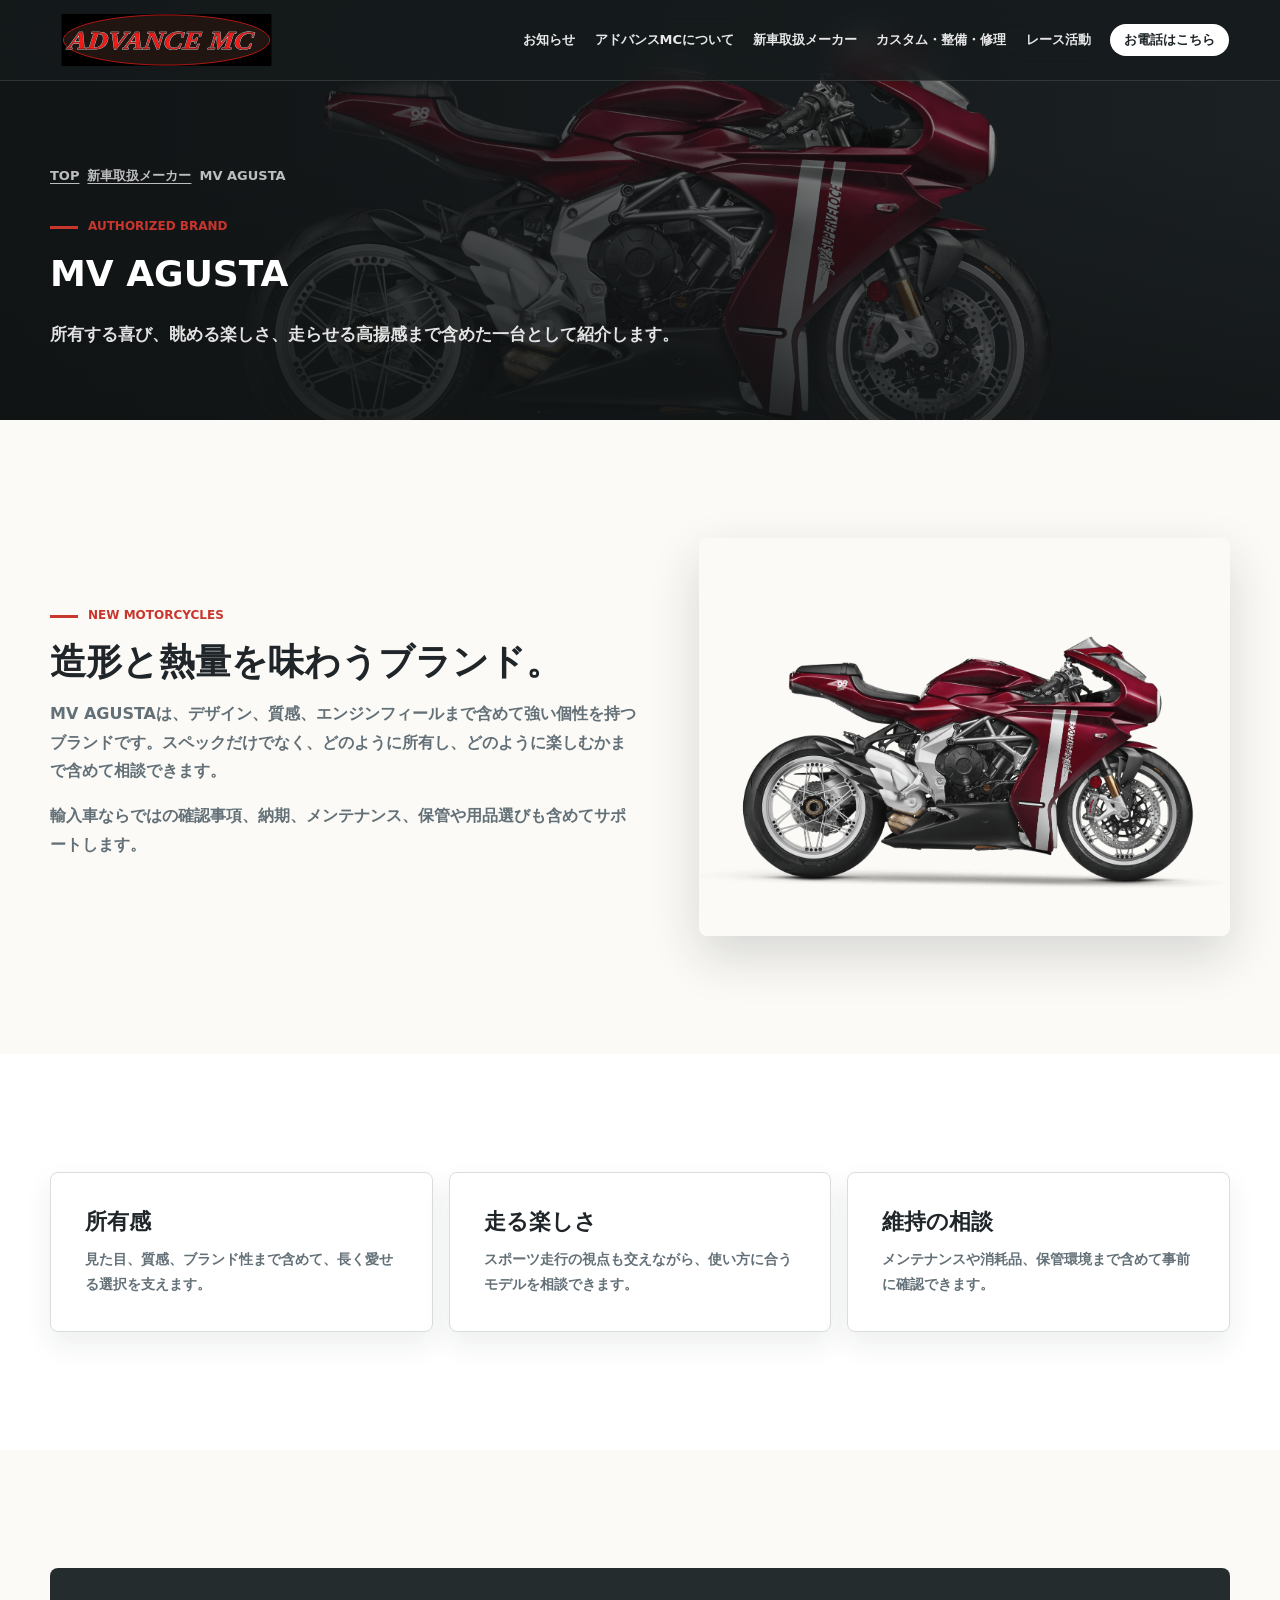
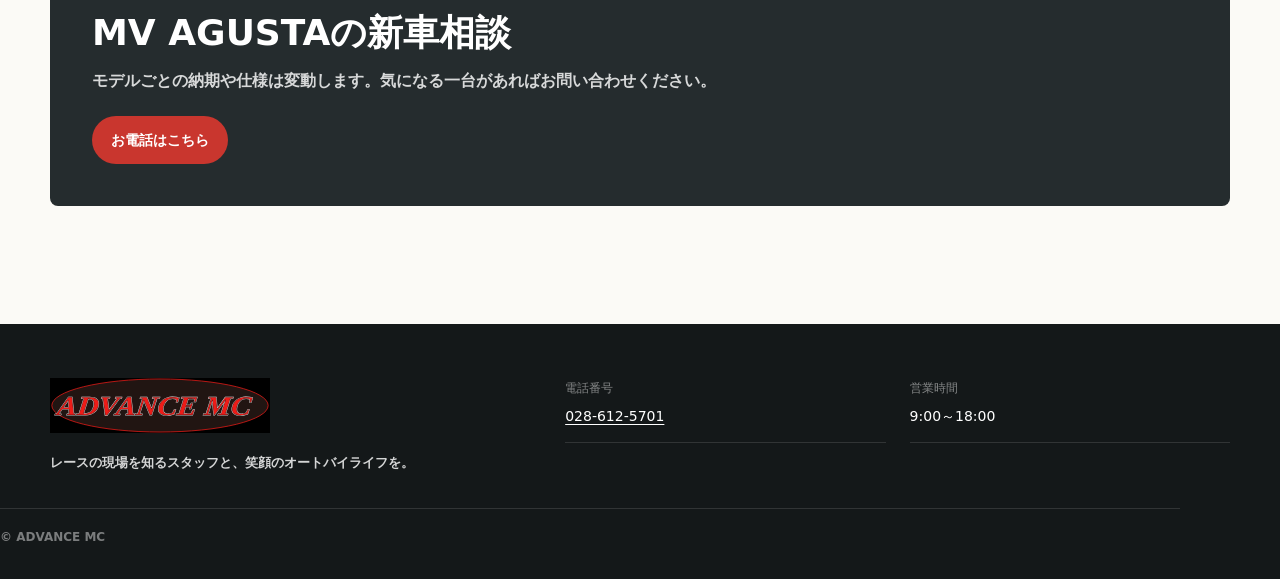
==== mv-agusta.html @ b21407f5 "Add lower page mockups" ====
<!doctype html>
<html lang="ja">
<head>
  <meta charset="utf-8">
  <meta name="viewport" content="width=device-width, initial-scale=1">
  <title>MV AGUSTA 新車取扱い | アドバンスMC</title>
  <meta name="description" content="アドバンスMCのMV AGUSTA新車取扱い紹介。造形、所有感、走る高揚感を含めて相談できます。">
  <link rel="icon" href="data:image/svg+xml,%3Csvg xmlns='http://www.w3.org/2000/svg' viewBox='0 0 64 64'%3E%3Ccircle cx='32' cy='32' r='30' fill='%23c9362e'/%3E%3Ctext x='32' y='38' text-anchor='middle' font-family='Arial,sans-serif' font-size='18' font-weight='700' fill='white'%3EMC%3C/text%3E%3C/svg%3E">
  <link rel="stylesheet" href="assets/site.css">
</head>
<body>
  <header class="site-header"><a class="brand" href="index.html" aria-label="アドバンスMC トップへ"><img class="brand-logo" src="assets/advance-mc-logo.svg" alt="ADVANCE MC"></a><button class="menu-toggle" type="button" aria-expanded="false" aria-controls="site-nav" aria-label="メニューを開く"><span></span><span></span><span></span></button><nav class="nav" id="site-nav" aria-label="主要ナビゲーション"><a href="info.html">お知らせ</a><a href="about.html">アドバンスMCについて</a><a href="index.html#makers">新車取扱メーカー</a><a href="service.html">カスタム・整備・修理</a><a href="race.html">レース活動</a><a class="tel" href="tel:0286125701">お電話はこちら</a></nav></header>
  <main>
    <section class="page-hero"><img src="assets/maker-mv-agusta.png" alt="MV AGUSTA Superveloce"><div class="wrap"><div class="breadcrumb"><a href="index.html">TOP</a><a href="index.html#makers">新車取扱メーカー</a><span>MV AGUSTA</span></div><span class="section-label">AUTHORIZED BRAND</span><h1>MV AGUSTA</h1><p>所有する喜び、眺める楽しさ、走らせる高揚感まで含めた一台として紹介します。</p></div></section>
    <section class="page-section"><div class="wrap maker-detail"><div class="maker-detail-copy"><span class="section-label">NEW MOTORCYCLES</span><h2>造形と熱量を味わうブランド。</h2><p>MV AGUSTAは、デザイン、質感、エンジンフィールまで含めて強い個性を持つブランドです。スペックだけでなく、どのように所有し、どのように楽しむかまで含めて相談できます。</p><p>輸入車ならではの確認事項、納期、メンテナンス、保管や用品選びも含めてサポートします。</p></div><div class="feature-image"><img src="assets/maker-mv-agusta.png" alt="MV AGUSTAの新車イメージ"></div></div></section>
    <section class="page-section is-white"><div class="wrap card-grid"><article class="plain-card"><h3>所有感</h3><p>見た目、質感、ブランド性まで含めて、長く愛せる選択を支えます。</p></article><article class="plain-card"><h3>走る楽しさ</h3><p>スポーツ走行の視点も交えながら、使い方に合うモデルを相談できます。</p></article><article class="plain-card"><h3>維持の相談</h3><p>メンテナンスや消耗品、保管環境まで含めて事前に確認できます。</p></article></div></section>
    <section class="page-section"><div class="wrap cta-band"><h2>MV AGUSTAの新車相談</h2><p>モデルごとの納期や仕様は変動します。気になる一台があればお問い合わせください。</p><a class="button" href="tel:0286125701">お電話はこちら</a></div></section>
  </main>
  <footer class="site-footer"><div class="wrap footer-inner"><div><img class="footer-logo" src="assets/advance-mc-logo.svg" alt="ADVANCE MC"><p class="footer-copy">レースの現場を知るスタッフと、笑顔のオートバイライフを。</p></div><dl class="footer-info"><div><dt>電話番号</dt><dd><a href="tel:0286125701">028-612-5701</a></dd></div><div><dt>営業時間</dt><dd>9:00～18:00</dd></div></dl></div><p class="wrap copyright">© ADVANCE MC</p></footer>
  <script src="assets/site.js"></script>
</body>
</html>
---- assets/site.css ----
:root {
  --ink: #1f2528;
  --muted: #637077;
  --line: #d9dedc;
  --paper: #fbfaf6;
  --white: #fff;
  --red: #c9362e;
  --red-dark: #8f211c;
  --green: #2f6f65;
  --yellow: #e7b84b;
  --blue: #2e5e8c;
  --shadow: 0 20px 50px rgba(26, 34, 37, .16);
  --radius: 8px;
  font-family: "Hiragino Sans", "Yu Gothic", "YuGothic", "Noto Sans JP", system-ui, sans-serif;
  color: var(--ink);
  background: var(--paper);
}

* {
  box-sizing: border-box;
}

body {
  margin: 0;
  color: var(--ink);
  background: var(--paper);
  line-height: 1.8;
}

img {
  display: block;
  width: 100%;
  height: auto;
}

a {
  color: inherit;
  text-decoration: none;
}

a[target="_blank"]::after,
.used-bikes-link::after {
  content: "↗";
  margin-left: .38em;
  font-size: .88em;
  line-height: 1;
}

a.used-bikes-panel[target="_blank"]::after,
.footer-social a::after {
  content: none;
}

.site-header {
  position: fixed;
  z-index: 20;
  top: 0;
  left: 0;
  right: 0;
  display: flex;
  align-items: center;
  justify-content: space-between;
  gap: 28px;
  min-height: 72px;
  padding: 14px clamp(18px, 4vw, 54px);
  color: var(--white);
  background: rgba(22, 27, 28, .72);
  backdrop-filter: blur(14px);
  border-bottom: 1px solid rgba(255, 255, 255, .12);
}

.brand {
  display: flex;
  align-items: center;
  font-weight: 800;
  letter-spacing: 0;
  white-space: nowrap;
}

.brand-logo {
  width: clamp(172px, 18vw, 260px);
  height: auto;
  max-height: 52px;
  object-fit: contain;
}

.menu-toggle {
  display: none;
  position: relative;
  width: 44px;
  height: 44px;
  padding: 0;
  color: var(--white);
  background: rgba(255, 255, 255, .12);
  border: 1px solid rgba(255, 255, 255, .24);
  border-radius: 50%;
}

.menu-toggle span {
  position: absolute;
  left: 12px;
  width: 18px;
  height: 2px;
  background: currentColor;
  border-radius: 999px;
  transition: transform .24s ease, opacity .2s ease, top .24s ease;
}

.menu-toggle span:nth-child(1) {
  top: 14px;
}

.menu-toggle span:nth-child(2) {
  top: 21px;
}

.menu-toggle span:nth-child(3) {
  top: 28px;
}

.nav {
  display: flex;
  align-items: center;
  justify-content: flex-end;
  gap: clamp(10px, 1.5vw, 24px);
  font-size: 13px;
  font-weight: 700;
  color: rgba(255, 255, 255, .9);
}

.nav .tel {
  padding: 8px 14px;
  color: var(--ink);
  background: var(--white);
  border-radius: 999px;
  line-height: 1.2;
}

.hero {
  position: relative;
  min-height: 92vh;
  display: grid;
  align-items: end;
  overflow: hidden;
  color: var(--white);
  background: #1b2022;
}

.hero::before {
  content: "";
  position: absolute;
  inset: 0;
  background:
    linear-gradient(90deg, rgba(15, 18, 19, .88) 0%, rgba(15, 18, 19, .58) 46%, rgba(15, 18, 19, .22) 100%),
    linear-gradient(0deg, rgba(15, 18, 19, .84) 0%, rgba(15, 18, 19, .04) 42%);
  z-index: 1;
}

.hero-slideshow {
  position: absolute;
  inset: 0;
}

.hero-slide {
  position: absolute;
  inset: 0;
  width: 100%;
  height: 100%;
  object-fit: cover;
  object-position: center 34%;
  filter: saturate(.96) contrast(1.03);
  opacity: 0;
  transform: scale(1.02);
  transition: opacity 1.2s ease, transform 7s ease;
}

.hero-slide:nth-child(2) {
  object-position: center 25%;
}

.hero-slide:nth-child(3) {
  object-position: center center;
}

.hero-slide:nth-child(4) {
  object-position: center center;
}

.hero-slide:nth-child(5) {
  object-position: center center;
}

.hero-slide.is-active {
  opacity: 1;
  transform: scale(1.05);
}

.hero-inner {
  position: relative;
  z-index: 2;
  width: min(1180px, calc(100% - 36px));
  margin: 0 auto;
  padding: 124px 0 88px;
}

h1 {
  max-width: 820px;
  margin: 0;
  font-size: 36px;
  line-height: 1.32;
  letter-spacing: 0;
  font-weight: 900;
}

.keep {
  white-space: nowrap;
}

.hero-lead {
  max-width: 690px;
  margin: 26px 0 0;
  color: rgba(255, 255, 255, .9);
  font-size: clamp(16px, 2vw, 20px);
  font-weight: 600;
}

.button {
  display: inline-flex;
  align-items: center;
  justify-content: center;
  min-height: 48px;
  padding: 12px 18px;
  border-radius: 999px;
  border: 1px solid transparent;
  font-size: 14px;
  font-weight: 800;
  line-height: 1.3;
}

.button-primary {
  color: var(--white);
  background: var(--red);
  box-shadow: 0 12px 28px rgba(159, 38, 31, .35);
}

.button-secondary {
  color: var(--white);
  border-color: rgba(255, 255, 255, .55);
  background: rgba(255, 255, 255, .08);
}

.partnership-link {
  position: relative;
  z-index: 4;
  display: grid;
  grid-template-columns: repeat(auto-fit, minmax(230px, 1fr));
  gap: 16px;
  width: 100%;
  margin: 0;
  padding: 44px max(18px, calc((100% - 1180px) / 2)) 54px;
  background: #252c2e;
}

.partnership-head {
  grid-column: 1 / -1;
  display: grid;
  gap: 10px;
  margin-bottom: 10px;
  color: var(--white);
}

.partnership-head span {
  display: inline-flex;
  align-items: center;
  gap: 10px;
  color: var(--yellow);
  font-size: 12px;
  font-weight: 900;
  letter-spacing: .08em;
}

.partnership-head span::before {
  content: "";
  width: 28px;
  height: 3px;
  background: currentColor;
}

.partnership-head h2 {
  margin: 0;
  color: var(--white);
}

.partnership-item {
  display: contents;
}

.partnership-card {
  position: relative;
  overflow: hidden;
  display: grid;
  grid-template-columns: minmax(0, 1fr) auto;
  gap: 18px;
  align-items: center;
  padding: 22px;
  color: var(--white);
  background: #1f2528 center / cover no-repeat;
  border-radius: var(--radius);
  box-shadow: var(--shadow);
  border: 0;
  text-align: left;
  cursor: pointer;
  transition: transform .25s ease, box-shadow .25s ease;
}

.partnership-card::before {
  position: absolute;
  z-index: 0;
  inset: 0;
  content: "";
  background: rgba(31, 37, 40, .68);
}

.partnership-card:hover {
  transform: translateY(-2px);
}

.partnership-card > * {
  position: relative;
  z-index: 1;
}

.partnership-card.is-sunstar {
  background-image: url("kunimi-sunstar-banner.jpg");
  background-position: center;
}

.partnership-card.is-lubird {
  background-image: url("lubird-engine-oil-banner.jpg");
  background-position: right center;
}

.partnership-card.is-dunlop {
  background-image: url("dunlop-tire-banner.jpg");
  background-position: right center;
}

.partnership-card.is-ogk {
  background-image: url("ogk-kabuto-slide.jpg");
  background-position: center;
}

.partnership-card.is-ek {
  background-image: url("ek-logo.jpg");
  background-position: center;
}

.partnership-card span {
  display: inline-flex;
  margin-bottom: 8px;
  color: var(--yellow);
  font-size: 12px;
  font-weight: 900;
}

.partnership-card strong {
  display: block;
  margin-bottom: 4px;
  font-size: 18px;
  line-height: 1.35;
}

.partnership-card .partnership-arrow {
  display: grid;
  place-items: center;
  width: 48px;
  height: 48px;
  margin-bottom: 0;
  color: var(--ink);
  background: var(--white);
  border-radius: 50%;
  font-size: 22px;
  font-weight: 900;
  line-height: 1;
  transition: transform .28s ease;
}

.partnership-card[aria-expanded="true"] .partnership-arrow {
  transform: rotate(90deg);
}

.partnership-detail {
  grid-column: 1 / -1;
  overflow: hidden;
  display: grid;
  grid-template-columns: minmax(260px, .46fr) minmax(0, 1fr);
  align-items: stretch;
  max-height: 0;
  opacity: 0;
  transform: translateY(-8px);
  color: var(--ink);
  background: var(--white);
  border-radius: var(--radius);
  box-shadow: 0 12px 28px rgba(0, 0, 0, .16);
  transition:
    max-height .36s ease,
    opacity .26s ease,
    transform .36s ease;
  will-change: max-height, opacity, transform;
}

.partnership-detail.is-open {
  opacity: 1;
  transform: translateY(0);
}

.partnership-detail[hidden] {
  display: none;
}

.partnership-detail img {
  height: 100%;
  min-height: 280px;
  object-fit: cover;
}

.partnership-detail-body {
  display: grid;
  gap: 12px;
  align-content: center;
  padding: clamp(24px, 4vw, 44px);
}

.partnership-detail-body h3 {
  margin-bottom: 0;
  font-size: clamp(20px, 2.4vw, 30px);
  line-height: 1.35;
}

.partnership-detail-body p {
  margin: 0;
  color: var(--muted);
  font-size: 14px;
  font-weight: 700;
  line-height: 1.9;
}

.partnership-detail-link {
  width: fit-content;
  margin-top: 6px;
  color: var(--white);
  background: var(--red);
}

main {
  overflow: hidden;
}

section {
  padding: clamp(72px, 10vw, 118px) 0;
}

.wrap {
  width: min(1180px, calc(100% - 36px));
  margin: 0 auto;
}

.section-head {
  display: grid;
  grid-template-columns: minmax(0, .95fr) minmax(280px, .75fr);
  gap: clamp(28px, 6vw, 74px);
  align-items: end;
  margin-bottom: 42px;
}

.section-label {
  display: inline-flex;
  align-items: center;
  gap: 10px;
  margin-bottom: 12px;
  color: var(--red);
  font-size: 12px;
  font-weight: 900;
}

.section-label::before {
  content: "";
  width: 28px;
  height: 3px;
  background: currentColor;
}

h2 {
  margin: 0;
  font-size: 36px;
  line-height: 1.25;
  letter-spacing: 0;
}

.section-copy {
  margin: 0;
  color: var(--muted);
  font-size: 15px;
  font-weight: 600;
}

.story {
  background: var(--paper);
}

.news {
  background: var(--white);
}

.news-head {
  align-items: start;
}

.news-list {
  display: grid;
  grid-template-columns: repeat(3, minmax(0, 1fr));
  gap: 14px;
}

.news-card {
  display: grid;
  align-content: start;
  gap: 10px;
  min-height: 230px;
  padding: 22px;
  background: var(--paper);
  border: 1px solid var(--line);
  border-radius: var(--radius);
  box-shadow: 0 12px 28px rgba(26, 34, 37, .08);
}

.news-card time {
  color: var(--red-dark);
  font-size: 13px;
  font-weight: 900;
}

.news-card h3 {
  margin-bottom: 0;
}

.news-card h3 a {
  text-decoration: underline;
  text-decoration-color: transparent;
  text-underline-offset: 4px;
  transition: color .2s ease, text-decoration-color .2s ease;
}

.news-card h3 a:hover {
  color: var(--red-dark);
  text-decoration-color: currentColor;
}

.news-card p {
  margin: 0;
  color: var(--muted);
  font-size: 14px;
  font-weight: 600;
}

.news-link {
  margin-top: 24px;
  color: var(--white);
  background: var(--red);
}

.story-grid {
  display: grid;
  grid-template-columns: minmax(0, .82fr) minmax(0, 1.18fr);
  gap: clamp(26px, 5vw, 62px);
  align-items: center;
}

.photo-stack {
  min-height: 460px;
}

.photo {
  position: relative;
  overflow: hidden;
  margin: 0;
  height: 100%;
  border-radius: var(--radius);
  background: #d7d5ce;
  box-shadow: 0 16px 36px rgba(26, 34, 37, .12);
}

.photo img {
  position: absolute;
  inset: 0;
  display: block;
  width: 100%;
  height: 100%;
  object-fit: cover;
}

.photo-large {
  min-height: 460px;
}

.story-body {
  padding-left: clamp(0px, 3vw, 22px);
}

.story-body p {
  margin: 0 0 18px;
  font-weight: 600;
}

.story-link {
  margin-top: 8px;
  color: var(--white);
  background: var(--red);
}

h3 {
  margin: 0 0 14px;
  font-size: 22px;
  line-height: 1.35;
  letter-spacing: 0;
}

.staff-card p,
.staff-card ul,
.maker-card p {
  margin: 0;
  color: var(--muted);
  font-size: 14px;
  font-weight: 600;
}

.staff {
  background: var(--white);
}

.staff-grid {
  display: grid;
  grid-template-columns: repeat(3, minmax(0, 1fr));
  gap: 18px;
}

.staff-card {
  overflow: hidden;
  border-radius: var(--radius);
  background: #f4f2eb;
  border: 1px solid var(--line);
}

.staff-photo {
  aspect-ratio: 4 / 3;
  background: #d6d2ca;
}

.staff-photo img {
  width: 100%;
  height: 100%;
  object-fit: cover;
  object-position: center;
}

.staff-profile {
  padding: 24px;
}

.staff-card ul {
  padding-left: 1.2em;
}

.staff-role {
  display: inline-flex;
  margin-bottom: 10px;
  padding: 4px 9px;
  color: var(--white);
  background: var(--red);
  border-radius: 999px;
  font-size: 12px;
  font-weight: 900;
}

.used-bikes {
  background: var(--paper);
}

.used-bikes-layout {
  display: grid;
  grid-template-columns: minmax(0, .78fr) minmax(320px, 1fr);
  gap: clamp(26px, 5vw, 62px);
  align-items: stretch;
}

.used-bikes-layout > div {
  align-self: center;
}

.used-bikes-layout p {
  margin: 18px 0 0;
  color: var(--muted);
  font-weight: 700;
}

.used-bikes-panel {
  position: relative;
  overflow: hidden;
  display: grid;
  align-content: end;
  min-height: 310px;
  padding: clamp(24px, 4vw, 38px);
  color: var(--white);
  background: #1f2528 url("used-bike-stock.jpg") center / cover no-repeat;
  border-radius: var(--radius);
  box-shadow: var(--shadow);
}

.used-bikes-panel::before {
  position: absolute;
  z-index: 0;
  inset: 0;
  content: "";
  background: rgba(31, 37, 40, .62);
}

.used-bikes-panel > * {
  position: relative;
  z-index: 1;
}

.used-bikes-panel > span:not(.button) {
  margin-bottom: 12px;
  color: var(--yellow);
  font-size: 12px;
  font-weight: 900;
}

.used-bikes-panel strong {
  display: block;
  max-width: 560px;
  font-size: 36px;
  line-height: 1.18;
  font-weight: 900;
}

.used-bikes-panel p {
  max-width: 610px;
  margin: 18px 0 0;
  color: rgba(255, 255, 255, .84);
  font-size: 15px;
  font-weight: 700;
}

.used-bikes-link {
  width: fit-content;
  margin-top: 22px;
  color: var(--white);
  background: var(--red);
}

.makers {
  padding-bottom: 34px;
  background: var(--paper);
  color: var(--ink);
}

.makers .section-copy {
  color: var(--muted);
}

.maker-grid {
  display: grid;
  grid-template-columns: repeat(3, minmax(0, 1fr));
  gap: 14px;
}

.maker-card {
  min-height: 250px;
  overflow: hidden;
  background: var(--white);
  border: 1px solid var(--line);
  border-radius: var(--radius);
  box-shadow: 0 12px 28px rgba(26, 34, 37, .08);
}

.maker-card img {
  height: 136px;
  object-fit: cover;
}

.maker-card div {
  padding: 18px;
}

.maker-card p {
  color: var(--muted);
}

.maker-link {
  margin-top: 14px;
  color: var(--white);
  background: var(--red);
}

.maker-tag {
  display: block;
  margin-bottom: 12px;
  padding-bottom: 10px;
  color: var(--red-dark);
  border-bottom: 1px solid var(--line);
  font-size: 14px;
  font-weight: 900;
}

.parts {
  background: var(--paper);
}

.customization-head {
  margin-bottom: 30px;
}

.custom-link-panel {
  position: relative;
  overflow: hidden;
  display: block;
  min-height: 360px;
  color: var(--white);
  border-radius: var(--radius);
  box-shadow: var(--shadow);
}

.custom-link-panel img {
  position: absolute;
  inset: 0;
  width: 100%;
  height: 100%;
  object-fit: cover;
  object-position: center 54%;
}

.custom-link-panel::after {
  position: absolute;
  inset: 0;
  content: "";
  background: rgba(31, 37, 40, .64);
}

.custom-link-content {
  position: relative;
  z-index: 1;
  display: grid;
  align-content: end;
  max-width: 520px;
  min-height: 360px;
  padding: clamp(26px, 5vw, 48px);
}

.custom-link-content strong {
  display: block;
  font-size: 36px;
  line-height: 1.25;
}

.custom-link-content p {
  margin: 18px 0 0;
  color: rgba(255, 255, 255, .84);
  font-size: 15px;
  font-weight: 700;
  line-height: 1.9;
}

.custom-link-button {
  margin-top: 20px;
  color: var(--white);
  background: var(--red);
}

.custom-thumbnail-loop {
  position: relative;
  overflow: hidden;
  margin-top: 22px;
  padding: 4px 0;
  border-radius: var(--radius);
}

.custom-thumbnail-loop::before,
.custom-thumbnail-loop::after {
  content: "";
  position: absolute;
  z-index: 2;
  top: 0;
  bottom: 0;
  width: min(12vw, 110px);
  pointer-events: none;
}

.custom-thumbnail-loop::before {
  left: 0;
  background: linear-gradient(90deg, var(--paper), rgba(251, 250, 246, 0));
}

.custom-thumbnail-loop::after {
  right: 0;
  background: linear-gradient(270deg, var(--paper), rgba(251, 250, 246, 0));
}

.custom-thumbnail-track {
  display: flex;
  width: max-content;
  gap: 14px;
  animation: custom-thumbnail-loop 34s linear infinite;
}

.custom-thumbnail-track img {
  width: clamp(160px, 20vw, 260px);
  aspect-ratio: 4 / 3;
  object-fit: cover;
  border-radius: var(--radius);
  box-shadow: 0 10px 24px rgba(26, 34, 37, .12);
}

.custom-thumbnail-loop:hover .custom-thumbnail-track {
  animation-play-state: paused;
}

@keyframes custom-thumbnail-loop {
  from {
    transform: translateX(0);
  }

  to {
    transform: translateX(calc(-50% - 7px));
  }
}

.site-footer {
  padding: 54px 0 30px;
  color: rgba(255, 255, 255, .82);
  background: #141819;
}

.footer-inner {
  display: grid;
  grid-template-columns: minmax(220px, .8fr) minmax(0, 1.2fr);
  gap: clamp(28px, 6vw, 72px);
  align-items: start;
}

.footer-logo {
  width: 220px;
  margin-bottom: 18px;
}

.footer-copy {
  margin: 0;
  font-size: 13px;
  font-weight: 700;
  line-height: 1.8;
}

.footer-social {
  display: flex;
  flex-wrap: wrap;
  gap: 8px;
  margin-top: 18px;
}

.footer-social a {
  display: inline-flex;
  align-items: center;
  justify-content: center;
  gap: 7px;
  min-height: 36px;
  padding: 8px 12px;
  color: var(--white);
  border: 1px solid rgba(255, 255, 255, .28);
  border-radius: var(--radius);
  font-size: 13px;
  font-weight: 900;
}

.footer-social svg {
  width: 16px;
  height: 16px;
  fill: currentColor;
  flex: 0 0 auto;
}

.footer-info {
  display: grid;
  grid-template-columns: repeat(2, minmax(0, 1fr));
  gap: 14px 24px;
  margin: 0;
}

.footer-info div {
  display: grid;
  gap: 5px;
  padding-bottom: 14px;
  border-bottom: 1px solid rgba(255, 255, 255, .12);
}

.footer-info dt {
  color: rgba(255, 255, 255, .48);
  font-size: 12px;
  font-weight: 400;
}

.footer-info dd {
  margin: 0;
  color: var(--white);
  font-size: 14px;
  font-weight: 400;
  line-height: 1.65;
}

.footer-info a {
  color: var(--white);
  text-decoration: underline;
  text-underline-offset: 3px;
}

.copyright {
  margin: 34px 0 0;
  padding-top: 18px;
  border-top: 1px solid rgba(255, 255, 255, .12);
  color: rgba(255, 255, 255, .44);
  font-size: 12px;
  font-weight: 700;
}

.shop-info {
  background: var(--white);
}

.shop-info-layout {
  display: grid;
  grid-template-columns: minmax(0, .72fr) minmax(0, 1.28fr);
  gap: clamp(28px, 5vw, 62px);
  align-items: start;
}

.info-lead {
  margin: 18px 0 0;
  color: var(--muted);
  font-weight: 700;
}

.info-table {
  margin: 0;
  overflow: hidden;
  border: 1px solid var(--line);
  border-radius: var(--radius);
  background: var(--paper);
}

.info-row {
  display: grid;
  grid-template-columns: 132px minmax(0, 1fr);
  border-bottom: 1px solid var(--line);
}

.info-row:last-child {
  border-bottom: 0;
}

.info-row dt,
.info-row dd {
  margin: 0;
  padding: 17px 20px;
}

.info-row dt {
  color: var(--muted);
  background: #eef1ef;
  font-size: 13px;
  font-weight: 400;
}

.info-row dd {
  font-weight: 400;
}

.info-row a {
  color: var(--red-dark);
  text-decoration: underline;
  text-underline-offset: 3px;
}

.race-activity {
  padding: 0;
  background: #151a1b;
}

.race-activity-band {
  position: relative;
  overflow: hidden;
  display: grid;
  align-content: center;
  min-height: clamp(260px, 38vw, 460px);
  padding: clamp(34px, 7vw, 86px) max(18px, calc((100% - 1180px) / 2));
  color: var(--white);
}

.race-activity-band img {
  position: absolute;
  inset: 0;
  width: 100%;
  height: 100%;
  object-fit: cover;
  object-position: center 48%;
  filter: saturate(.95) contrast(1.04);
}

.race-activity-band::after {
  position: absolute;
  inset: 0;
  content: "";
  background:
    linear-gradient(90deg, rgba(16, 19, 20, .86) 0%, rgba(16, 19, 20, .52) 46%, rgba(16, 19, 20, .16) 100%),
    linear-gradient(0deg, rgba(16, 19, 20, .58) 0%, rgba(16, 19, 20, .04) 58%);
}

.race-activity-band > span,
.race-activity-band strong {
  position: relative;
  z-index: 1;
}

.race-activity-band > span:not(.button) {
  margin-bottom: 12px;
  color: var(--yellow);
  font-size: 12px;
  font-weight: 900;
}

.race-activity-band strong {
  max-width: 760px;
  font-size: 36px;
  line-height: 1.18;
  font-weight: 900;
}

.race-activity-link {
  width: fit-content;
  margin-top: 22px;
  color: var(--white);
  background: var(--red);
}

.page-hero {
  position: relative;
  display: grid;
  align-items: end;
  min-height: 420px;
  padding: 150px 0 70px;
  color: var(--white);
  background: #1f2528;
  overflow: hidden;
}

.page-hero img {
  position: absolute;
  inset: 0;
  width: 100%;
  height: 100%;
  object-fit: cover;
  object-position: center;
  filter: saturate(.96) contrast(1.04);
}

.page-hero::after {
  position: absolute;
  inset: 0;
  content: "";
  background:
    linear-gradient(90deg, rgba(16, 19, 20, .9) 0%, rgba(16, 19, 20, .62) 50%, rgba(16, 19, 20, .2) 100%),
    linear-gradient(0deg, rgba(16, 19, 20, .68) 0%, rgba(16, 19, 20, .08) 64%);
}

.page-hero .wrap {
  position: relative;
  z-index: 1;
}

.page-hero h1 {
  max-width: 880px;
}

.page-hero p {
  max-width: 720px;
  margin: 22px 0 0;
  color: rgba(255, 255, 255, .88);
  font-size: 17px;
  font-weight: 700;
}

.breadcrumb {
  display: flex;
  flex-wrap: wrap;
  gap: 8px;
  margin-bottom: 22px;
  color: rgba(255, 255, 255, .72);
  font-size: 13px;
  font-weight: 700;
}

.breadcrumb a {
  text-decoration: underline;
  text-underline-offset: 3px;
}

.page-section {
  background: var(--paper);
}

.page-section.is-white {
  background: var(--white);
}

.content-grid {
  display: grid;
  grid-template-columns: minmax(0, .78fr) minmax(0, 1.22fr);
  gap: clamp(30px, 6vw, 76px);
  align-items: start;
}

.content-block {
  display: grid;
  gap: 18px;
}

.content-block p,
.content-block li {
  color: var(--muted);
  font-weight: 700;
}

.content-block p,
.content-block ul,
.content-block ol {
  margin: 0;
}

.content-block ul,
.content-block ol {
  padding-left: 1.25em;
}

.lead-card,
.plain-card,
.timeline-card,
.price-card,
.article-card {
  border: 1px solid var(--line);
  border-radius: var(--radius);
  background: var(--white);
  box-shadow: 0 12px 28px rgba(26, 34, 37, .08);
}

.lead-card,
.plain-card,
.timeline-card,
.price-card {
  padding: clamp(22px, 4vw, 34px);
}

.lead-card {
  background: #f4f2eb;
}

.lead-card strong {
  display: block;
  margin-bottom: 12px;
  font-size: 24px;
  line-height: 1.4;
}

.card-grid {
  display: grid;
  grid-template-columns: repeat(3, minmax(0, 1fr));
  gap: 16px;
}

.card-grid.is-two {
  grid-template-columns: repeat(2, minmax(0, 1fr));
}

.plain-card h3,
.timeline-card h3,
.price-card h3,
.article-card h3 {
  margin-bottom: 10px;
}

.plain-card p,
.price-card p,
.article-card p {
  margin: 0;
  color: var(--muted);
  font-size: 14px;
  font-weight: 700;
}

.feature-image {
  overflow: hidden;
  border-radius: var(--radius);
  box-shadow: var(--shadow);
}

.feature-image img {
  aspect-ratio: 4 / 3;
  object-fit: cover;
}

.timeline {
  display: grid;
  gap: 14px;
  margin: 0;
}

.timeline div {
  display: grid;
  grid-template-columns: 110px minmax(0, 1fr);
  gap: 18px;
  padding-bottom: 14px;
  border-bottom: 1px solid var(--line);
}

.timeline div:last-child {
  padding-bottom: 0;
  border-bottom: 0;
}

.timeline dt {
  color: var(--red-dark);
  font-size: 13px;
  font-weight: 900;
}

.timeline dd {
  margin: 0;
  color: var(--muted);
  font-weight: 700;
}

.price-table {
  width: 100%;
  border-collapse: collapse;
  overflow: hidden;
  border-radius: var(--radius);
  font-size: 14px;
}

.price-table th,
.price-table td {
  padding: 15px 16px;
  border-bottom: 1px solid var(--line);
  text-align: left;
  vertical-align: top;
}

.price-table th {
  color: var(--muted);
  background: #eef1ef;
  font-weight: 700;
}

.price-table td {
  background: var(--white);
  font-weight: 700;
}

.price-table tr:last-child th,
.price-table tr:last-child td {
  border-bottom: 0;
}

.article-list {
  display: grid;
  gap: 16px;
}

.article-card {
  display: grid;
  grid-template-columns: 160px minmax(0, 1fr);
  gap: 22px;
  padding: 18px;
}

.article-card time,
.article-date {
  color: var(--red-dark);
  font-size: 13px;
  font-weight: 900;
}

.article-card h3 a {
  text-decoration: underline;
  text-decoration-color: transparent;
  text-underline-offset: 4px;
}

.article-card h3 a:hover {
  color: var(--red-dark);
  text-decoration-color: currentColor;
}

.article-thumb {
  overflow: hidden;
  border-radius: var(--radius);
  background: #d7d5ce;
}

.article-thumb img {
  height: 100%;
  min-height: 130px;
  object-fit: cover;
}

.article-body {
  max-width: 760px;
}

.article-body p {
  color: var(--muted);
  font-weight: 700;
}

.article-body .button {
  margin-top: 18px;
  color: var(--white);
  background: var(--red);
}

.maker-detail {
  display: grid;
  grid-template-columns: minmax(0, 1.05fr) minmax(300px, .95fr);
  gap: clamp(28px, 5vw, 62px);
  align-items: center;
}

.maker-detail-copy p {
  color: var(--muted);
  font-weight: 700;
}

.cta-band {
  padding: 42px;
  color: var(--white);
  background: #252c2e;
  border-radius: var(--radius);
}

.cta-band p {
  max-width: 720px;
  margin: 12px 0 0;
  color: rgba(255, 255, 255, .82);
  font-weight: 700;
}

.cta-band .button {
  margin-top: 20px;
  color: var(--white);
  background: var(--red);
}

@media (max-width: 920px) {
  .site-header {
    position: absolute;
    min-height: 66px;
    gap: 14px;
  }

  .menu-toggle {
    display: inline-flex;
    flex: 0 0 auto;
  }

  .site-header.is-menu-open .menu-toggle span:nth-child(1) {
    top: 21px;
    transform: rotate(45deg);
  }

  .site-header.is-menu-open .menu-toggle span:nth-child(2) {
    opacity: 0;
  }

  .site-header.is-menu-open .menu-toggle span:nth-child(3) {
    top: 21px;
    transform: rotate(-45deg);
  }

  .nav {
    position: absolute;
    top: calc(100% - 1px);
    left: 0;
    right: 0;
    overflow: hidden;
    display: grid;
    gap: 0;
    align-items: stretch;
    justify-content: stretch;
    max-height: 0;
    padding: 0 18px;
    color: var(--white);
    background: rgba(22, 27, 28, .94);
    border-bottom: 1px solid rgba(255, 255, 255, .12);
    opacity: 0;
    pointer-events: none;
    transition: max-height .28s ease, opacity .2s ease, padding .28s ease;
  }

  .site-header.is-menu-open .nav {
    max-height: 420px;
    padding-block: 10px 16px;
    opacity: 1;
    pointer-events: auto;
  }

  .nav a {
    display: flex;
    align-items: center;
    min-height: 46px;
    padding: 10px 0;
    border-bottom: 1px solid rgba(255, 255, 255, .1);
  }

  .nav a:last-child {
    border-bottom: 0;
  }

  .nav .tel {
    justify-content: center;
    width: fit-content;
    min-height: 40px;
    margin-top: 10px;
    padding: 10px 16px;
    border-bottom: 0;
  }

  .section-head,
  .story-grid,
  .customization-head,
  .used-bikes-layout,
  .shop-info-layout,
  .footer-inner,
  .content-grid,
  .maker-detail {
    grid-template-columns: 1fr;
  }

  .partnership-link {
    grid-template-columns: 1fr;
    padding-inline: 18px;
  }

  .partnership-detail {
    grid-template-columns: 1fr;
  }

  .partnership-detail img {
    min-height: 220px;
  }

  .news-list,
  .staff-grid,
  .maker-grid,
  .card-grid,
  .card-grid.is-two {
    grid-template-columns: repeat(2, minmax(0, 1fr));
  }

  .photo-large {
    min-height: 380px;
  }

  .footer-info {
    grid-template-columns: 1fr;
  }
}

@media (max-width: 620px) {
  .site-header {
    min-height: 66px;
    padding: 12px 16px;
  }

  .brand-logo {
    width: 168px;
    max-height: 42px;
  }

  .nav .tel {
    padding: 8px 10px;
    font-size: 12px;
  }

  .hero {
    min-height: 86vh;
  }

  .hero-inner {
    width: min(100% - 30px, 1180px);
    padding-bottom: 58px;
  }

  h1,
  h2,
  .used-bikes-panel strong,
  .custom-link-content strong,
  .race-activity-band strong {
    font-size: 25px;
  }

  .hero-slide {
    object-position: center top;
  }

  .hero-slide:nth-child(2) {
    object-position: center top;
  }

  .hero-slide:nth-child(3) {
    object-position: center center;
  }

  .hero-slide:nth-child(4) {
    object-position: center center;
  }

  .hero-slide:nth-child(5) {
    object-position: center center;
  }

  .news-list,
  .staff-grid,
  .maker-grid,
  .card-grid,
  .card-grid.is-two,
  .article-card {
    grid-template-columns: 1fr;
  }

  .page-hero {
    min-height: 360px;
    padding: 116px 0 50px;
  }

  .partnership-card {
    padding: 22px;
  }

  .partnership-arrow {
    width: 42px;
    height: 42px;
  }

  .photo-stack,
  .photo-large {
    min-height: 300px;
  }

  .info-row {
    grid-template-columns: 1fr;
  }

  .timeline div {
    grid-template-columns: 1fr;
    gap: 4px;
  }

  .price-table,
  .price-table tbody,
  .price-table tr,
  .price-table th,
  .price-table td {
    display: block;
    width: 100%;
  }

  .price-table th {
    border-bottom: 0;
  }

  .info-row dt,
  .info-row dd {
    padding: 13px 16px;
  }
}

@media (prefers-reduced-motion: reduce) {
  .partnership-card,
  .partnership-card .partnership-arrow,
  .partnership-detail,
  .custom-thumbnail-track {
    transition: none;
    animation: none;
  }
}
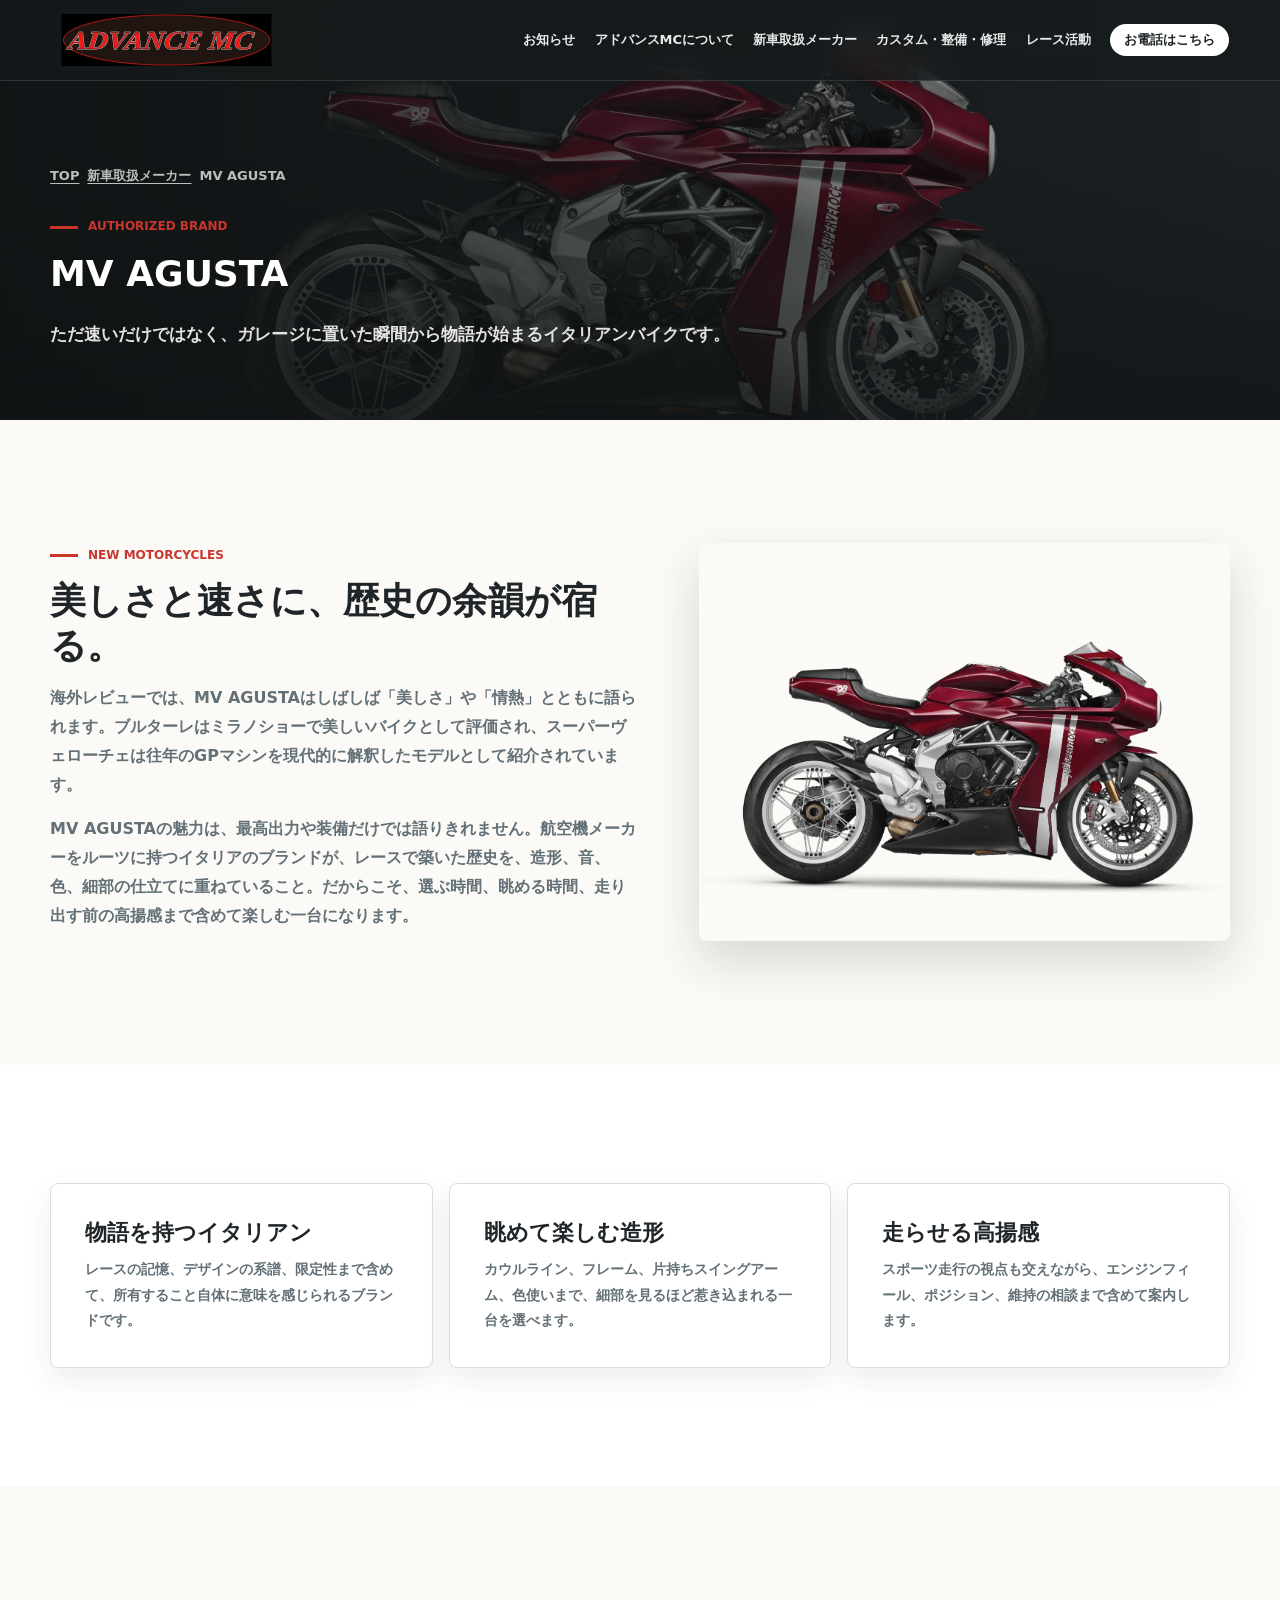
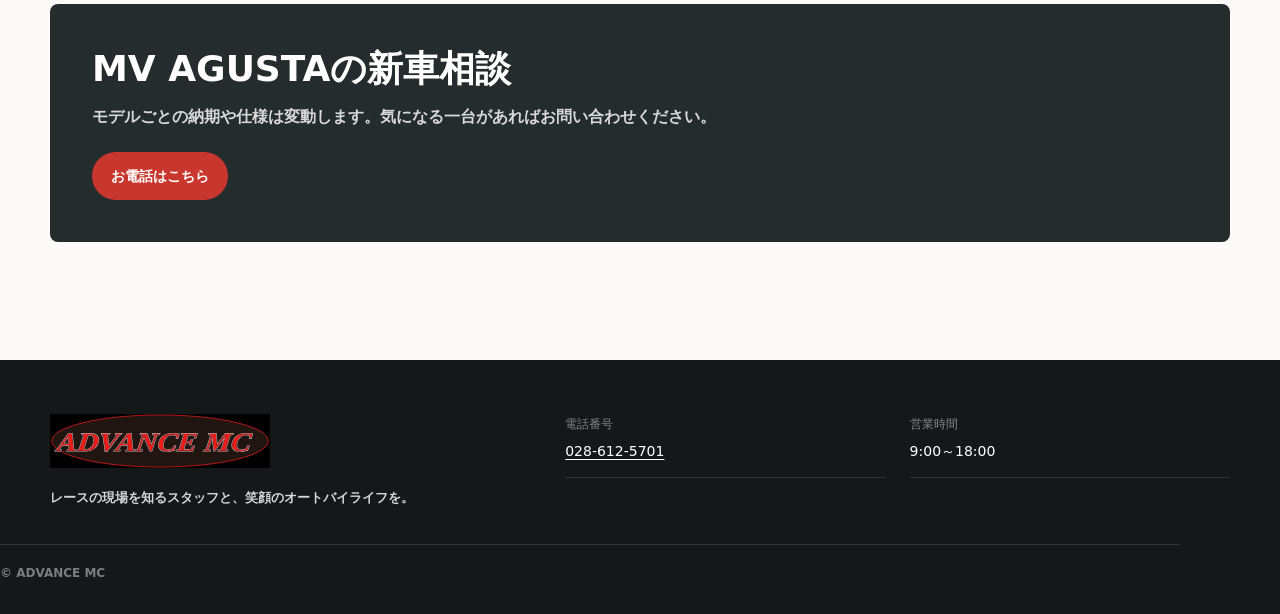
==== commit 32db25c8: "Update MV Agusta brand story copy" ====
--- a/mv-agusta.html
+++ b/mv-agusta.html
@@ -4,16 +4,16 @@
   <meta charset="utf-8">
   <meta name="viewport" content="width=device-width, initial-scale=1">
   <title>MV AGUSTA 新車取扱い | アドバンスMC</title>
-  <meta name="description" content="アドバンスMCのMV AGUSTA新車取扱い紹介。造形、所有感、走る高揚感を含めて相談できます。">
+  <meta name="description" content="アドバンスMCのMV AGUSTA新車取扱い紹介。イタリアンバイクらしい造形美、レーシングヘリテージ、所有する物語まで含めて相談できます。">
   <link rel="icon" href="data:image/svg+xml,%3Csvg xmlns='http://www.w3.org/2000/svg' viewBox='0 0 64 64'%3E%3Ccircle cx='32' cy='32' r='30' fill='%23c9362e'/%3E%3Ctext x='32' y='38' text-anchor='middle' font-family='Arial,sans-serif' font-size='18' font-weight='700' fill='white'%3EMC%3C/text%3E%3C/svg%3E">
   <link rel="stylesheet" href="assets/site.css">
 </head>
 <body>
   <header class="site-header"><a class="brand" href="index.html" aria-label="アドバンスMC トップへ"><img class="brand-logo" src="assets/advance-mc-logo.svg" alt="ADVANCE MC"></a><button class="menu-toggle" type="button" aria-expanded="false" aria-controls="site-nav" aria-label="メニューを開く"><span></span><span></span><span></span></button><nav class="nav" id="site-nav" aria-label="主要ナビゲーション"><a href="info.html">お知らせ</a><a href="about.html">アドバンスMCについて</a><a href="index.html#makers">新車取扱メーカー</a><a href="service.html">カスタム・整備・修理</a><a href="race.html">レース活動</a><a class="tel" href="tel:0286125701">お電話はこちら</a></nav></header>
   <main>
-    <section class="page-hero"><img src="assets/maker-mv-agusta.png" alt="MV AGUSTA Superveloce"><div class="wrap"><div class="breadcrumb"><a href="index.html">TOP</a><a href="index.html#makers">新車取扱メーカー</a><span>MV AGUSTA</span></div><span class="section-label">AUTHORIZED BRAND</span><h1>MV AGUSTA</h1><p>所有する喜び、眺める楽しさ、走らせる高揚感まで含めた一台として紹介します。</p></div></section>
-    <section class="page-section"><div class="wrap maker-detail"><div class="maker-detail-copy"><span class="section-label">NEW MOTORCYCLES</span><h2>造形と熱量を味わうブランド。</h2><p>MV AGUSTAは、デザイン、質感、エンジンフィールまで含めて強い個性を持つブランドです。スペックだけでなく、どのように所有し、どのように楽しむかまで含めて相談できます。</p><p>輸入車ならではの確認事項、納期、メンテナンス、保管や用品選びも含めてサポートします。</p></div><div class="feature-image"><img src="assets/maker-mv-agusta.png" alt="MV AGUSTAの新車イメージ"></div></div></section>
-    <section class="page-section is-white"><div class="wrap card-grid"><article class="plain-card"><h3>所有感</h3><p>見た目、質感、ブランド性まで含めて、長く愛せる選択を支えます。</p></article><article class="plain-card"><h3>走る楽しさ</h3><p>スポーツ走行の視点も交えながら、使い方に合うモデルを相談できます。</p></article><article class="plain-card"><h3>維持の相談</h3><p>メンテナンスや消耗品、保管環境まで含めて事前に確認できます。</p></article></div></section>
+    <section class="page-hero"><img src="assets/maker-mv-agusta.png" alt="MV AGUSTA Superveloce"><div class="wrap"><div class="breadcrumb"><a href="index.html">TOP</a><a href="index.html#makers">新車取扱メーカー</a><span>MV AGUSTA</span></div><span class="section-label">AUTHORIZED BRAND</span><h1>MV AGUSTA</h1><p>ただ速いだけではなく、ガレージに置いた瞬間から物語が始まるイタリアンバイクです。</p></div></section>
+    <section class="page-section"><div class="wrap maker-detail"><div class="maker-detail-copy"><span class="section-label">NEW MOTORCYCLES</span><h2>美しさと速さに、歴史の余韻が宿る。</h2><p>海外レビューでは、MV AGUSTAはしばしば「美しさ」や「情熱」とともに語られます。ブルターレはミラノショーで美しいバイクとして評価され、スーパーヴェローチェは往年のGPマシンを現代的に解釈したモデルとして紹介されています。</p><p>MV AGUSTAの魅力は、最高出力や装備だけでは語りきれません。航空機メーカーをルーツに持つイタリアのブランドが、レースで築いた歴史を、造形、音、色、細部の仕立てに重ねていること。だからこそ、選ぶ時間、眺める時間、走り出す前の高揚感まで含めて楽しむ一台になります。</p></div><div class="feature-image"><img src="assets/maker-mv-agusta.png" alt="MV AGUSTAの新車イメージ"></div></div></section>
+    <section class="page-section is-white"><div class="wrap card-grid"><article class="plain-card"><h3>物語を持つイタリアン</h3><p>レースの記憶、デザインの系譜、限定性まで含めて、所有すること自体に意味を感じられるブランドです。</p></article><article class="plain-card"><h3>眺めて楽しむ造形</h3><p>カウルライン、フレーム、片持ちスイングアーム、色使いまで、細部を見るほど惹き込まれる一台を選べます。</p></article><article class="plain-card"><h3>走らせる高揚感</h3><p>スポーツ走行の視点も交えながら、エンジンフィール、ポジション、維持の相談まで含めて案内します。</p></article></div></section>
     <section class="page-section"><div class="wrap cta-band"><h2>MV AGUSTAの新車相談</h2><p>モデルごとの納期や仕様は変動します。気になる一台があればお問い合わせください。</p><a class="button" href="tel:0286125701">お電話はこちら</a></div></section>
   </main>
   <footer class="site-footer"><div class="wrap footer-inner"><div><img class="footer-logo" src="assets/advance-mc-logo.svg" alt="ADVANCE MC"><p class="footer-copy">レースの現場を知るスタッフと、笑顔のオートバイライフを。</p></div><dl class="footer-info"><div><dt>電話番号</dt><dd><a href="tel:0286125701">028-612-5701</a></dd></div><div><dt>営業時間</dt><dd>9:00～18:00</dd></div></dl></div><p class="wrap copyright">© ADVANCE MC</p></footer>
